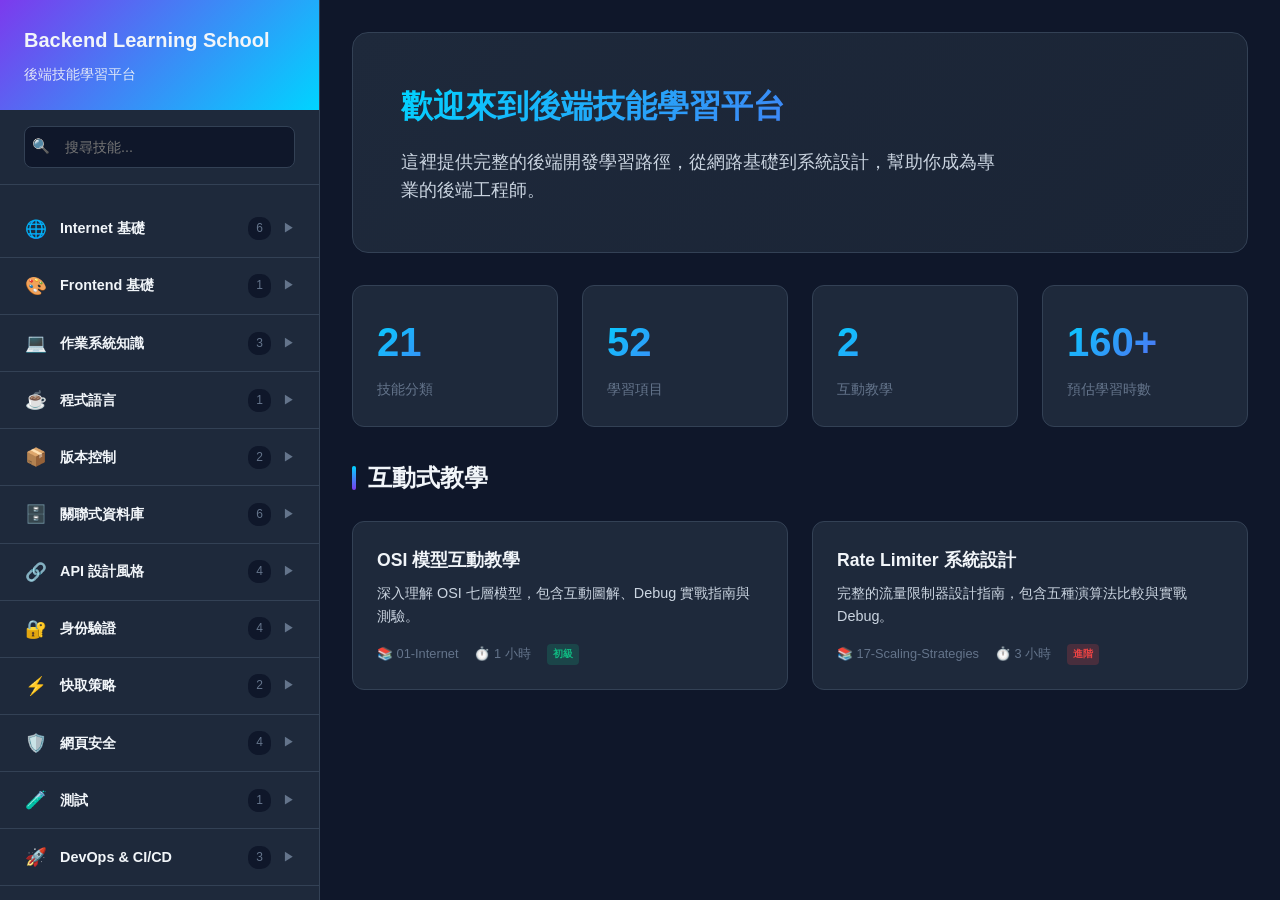
==== index.html @ b4e4b9e4 "♻️ refactor(structure): separate CSS and JS into src directory 🤖 Generated with [Claude Code](https:" ====
<!DOCTYPE html>
<html lang="zh-TW">
<head>
    <meta charset="UTF-8">
    <meta name="viewport" content="width=device-width, initial-scale=1.0">
    <title>Backend Learning School | 後端技能學習平台</title>
    <link rel="stylesheet" href="src/css/main.css">
</head>
<body>
    <button class="menu-toggle" onclick="toggleSidebar()">☰</button>
    <div class="overlay" onclick="toggleSidebar()"></div>

    <div class="layout">
        <!-- Sidebar -->
        <aside class="sidebar" id="sidebar">
            <div class="sidebar-header">
                <h1>Backend Learning School</h1>
                <p>後端技能學習平台</p>
            </div>

            <div class="search-container">
                <input type="text" class="search-input" id="searchInput" placeholder="搜尋技能..." oninput="handleSearch(this.value)">
            </div>

            <nav class="nav-tree" id="navTree">
                <!-- Generated by JavaScript -->
            </nav>
        </aside>

        <!-- Main Content -->
        <main class="main-content">
            <section class="welcome-section">
                <h2>歡迎來到後端技能學習平台</h2>
                <p>這裡提供完整的後端開發學習路徑，從網路基礎到系統設計，幫助你成為專業的後端工程師。</p>
            </section>

            <div class="stats-grid">
                <div class="stat-card">
                    <div class="stat-number">21</div>
                    <div class="stat-label">技能分類</div>
                </div>
                <div class="stat-card">
                    <div class="stat-number">52</div>
                    <div class="stat-label">學習項目</div>
                </div>
                <div class="stat-card">
                    <div class="stat-number">2</div>
                    <div class="stat-label">互動教學</div>
                </div>
                <div class="stat-card">
                    <div class="stat-number">160+</div>
                    <div class="stat-label">預估學習時數</div>
                </div>
            </div>

            <h2 class="section-title">互動式教學</h2>
            <div class="tutorial-grid">
                <a href="tutorials/01-internet/osi-model-tutorial.html" class="tutorial-card">
                    <h3>OSI 模型互動教學</h3>
                    <p>深入理解 OSI 七層模型，包含互動圖解、Debug 實戰指南與測驗。</p>
                    <div class="tutorial-meta">
                        <span>📚 01-Internet</span>
                        <span>⏱️ 1 小時</span>
                        <span class="skill-badge badge-beginner">初級</span>
                    </div>
                </a>
                <a href="tutorials/17-scaling-strategies/rate-limiter-tutorial.html" class="tutorial-card">
                    <h3>Rate Limiter 系統設計</h3>
                    <p>完整的流量限制器設計指南，包含五種演算法比較與實戰 Debug。</p>
                    <div class="tutorial-meta">
                        <span>📚 17-Scaling-Strategies</span>
                        <span>⏱️ 3 小時</span>
                        <span class="skill-badge badge-advanced">進階</span>
                    </div>
                </a>
            </div>
        </main>
    </div>

    <script src="src/js/main.js"></script>
</body>
</html>
---- src/css/main.css ----
/* ==================== Reset & Variables ==================== */
* {
    margin: 0;
    padding: 0;
    box-sizing: border-box;
}

:root {
    --primary-color: #00d4ff;
    --secondary-color: #7c3aed;
    --bg-dark: #0f172a;
    --bg-card: #1e293b;
    --bg-hover: #334155;
    --text-primary: #f1f5f9;
    --text-secondary: #cbd5e1;
    --text-muted: #64748b;
    --border-color: #334155;
    --success-color: #10b981;
    --warning-color: #f59e0b;
    --error-color: #ef4444;
    --sidebar-width: 320px;
}

body {
    font-family: -apple-system, BlinkMacSystemFont, 'Segoe UI', 'Microsoft JhengHei', sans-serif;
    background: var(--bg-dark);
    color: var(--text-primary);
    line-height: 1.6;
    min-height: 100vh;
}

/* ==================== Layout ==================== */
.layout {
    display: flex;
    min-height: 100vh;
}

/* ==================== Sidebar ==================== */
.sidebar {
    width: var(--sidebar-width);
    background: var(--bg-card);
    border-right: 1px solid var(--border-color);
    position: fixed;
    top: 0;
    left: 0;
    height: 100vh;
    overflow-y: auto;
    z-index: 100;
    transition: transform 0.3s ease;
}

.sidebar-header {
    padding: 1.5rem;
    background: linear-gradient(135deg, var(--secondary-color) 0%, var(--primary-color) 100%);
    position: sticky;
    top: 0;
    z-index: 10;
}

.sidebar-header h1 {
    font-size: 1.25rem;
    font-weight: 700;
    margin-bottom: 0.5rem;
}

.sidebar-header p {
    font-size: 0.85rem;
    opacity: 0.9;
}

/* ==================== Search ==================== */
.search-container {
    padding: 1rem 1.5rem;
    background: var(--bg-card);
    position: sticky;
    top: 0;
    z-index: 5;
    border-bottom: 1px solid var(--border-color);
}

.search-input {
    width: 100%;
    padding: 0.75rem 1rem;
    padding-left: 2.5rem;
    background: var(--bg-dark);
    border: 1px solid var(--border-color);
    border-radius: 8px;
    color: var(--text-primary);
    font-size: 0.9rem;
    outline: none;
    transition: all 0.2s;
}

.search-input:focus {
    border-color: var(--primary-color);
    box-shadow: 0 0 0 3px rgba(0, 212, 255, 0.1);
}

.search-container::before {
    content: "🔍";
    position: absolute;
    left: 2rem;
    top: 50%;
    transform: translateY(-50%);
    font-size: 0.9rem;
}

/* ==================== Tree Navigation ==================== */
.nav-tree {
    padding: 1rem 0;
}

.nav-category {
    border-bottom: 1px solid var(--border-color);
}

.category-header {
    display: flex;
    align-items: center;
    padding: 0.875rem 1.5rem;
    cursor: pointer;
    transition: background 0.2s;
    gap: 0.75rem;
}

.category-header:hover {
    background: var(--bg-hover);
}

.category-icon {
    font-size: 1.1rem;
    width: 24px;
    text-align: center;
}

.category-title {
    flex: 1;
    font-weight: 600;
    font-size: 0.9rem;
}

.category-count {
    font-size: 0.75rem;
    color: var(--text-muted);
    background: var(--bg-dark);
    padding: 0.125rem 0.5rem;
    border-radius: 10px;
}

.category-arrow {
    font-size: 0.75rem;
    color: var(--text-muted);
    transition: transform 0.2s;
}

.nav-category.open .category-arrow {
    transform: rotate(90deg);
}

.category-items {
    display: none;
    padding: 0.5rem 0;
    background: rgba(0, 0, 0, 0.2);
}

.nav-category.open .category-items {
    display: block;
}

.skill-item {
    display: flex;
    align-items: center;
    padding: 0.625rem 1.5rem 0.625rem 3.5rem;
    gap: 0.75rem;
    transition: background 0.2s;
    text-decoration: none;
    color: var(--text-secondary);
}

.skill-item:hover {
    background: var(--bg-hover);
}

.skill-item.available {
    color: var(--text-primary);
    cursor: pointer;
}

.skill-item.available:hover {
    color: var(--primary-color);
}

.skill-item.coming-soon {
    opacity: 0.5;
    cursor: default;
}

.skill-name {
    flex: 1;
    font-size: 0.85rem;
}

.skill-badge {
    font-size: 0.65rem;
    padding: 0.125rem 0.375rem;
    border-radius: 4px;
    font-weight: 600;
    text-transform: uppercase;
}

.badge-beginner {
    background: rgba(16, 185, 129, 0.2);
    color: var(--success-color);
}

.badge-intermediate {
    background: rgba(245, 158, 11, 0.2);
    color: var(--warning-color);
}

.badge-advanced {
    background: rgba(239, 68, 68, 0.2);
    color: var(--error-color);
}

.skill-time {
    font-size: 0.75rem;
    color: var(--text-muted);
}

/* ==================== Main Content ==================== */
.main-content {
    flex: 1;
    margin-left: var(--sidebar-width);
    padding: 2rem;
}

.welcome-section {
    background: linear-gradient(135deg, var(--bg-card) 0%, #1a2435 100%);
    border-radius: 16px;
    padding: 3rem;
    margin-bottom: 2rem;
    border: 1px solid var(--border-color);
}

.welcome-section h2 {
    font-size: 2rem;
    margin-bottom: 1rem;
    background: linear-gradient(135deg, var(--primary-color), var(--secondary-color));
    -webkit-background-clip: text;
    -webkit-text-fill-color: transparent;
    background-clip: text;
}

.welcome-section p {
    color: var(--text-secondary);
    font-size: 1.1rem;
    max-width: 600px;
}

/* ==================== Stats ==================== */
.stats-grid {
    display: grid;
    grid-template-columns: repeat(auto-fit, minmax(200px, 1fr));
    gap: 1.5rem;
    margin-bottom: 2rem;
}

.stat-card {
    background: var(--bg-card);
    border-radius: 12px;
    padding: 1.5rem;
    border: 1px solid var(--border-color);
    transition: all 0.3s;
}

.stat-card:hover {
    border-color: var(--primary-color);
    transform: translateY(-4px);
}

.stat-number {
    font-size: 2.5rem;
    font-weight: 700;
    background: linear-gradient(135deg, var(--primary-color), var(--secondary-color));
    -webkit-background-clip: text;
    -webkit-text-fill-color: transparent;
    background-clip: text;
}

.stat-label {
    color: var(--text-muted);
    font-size: 0.9rem;
    margin-top: 0.25rem;
}

/* ==================== Recent Tutorials ==================== */
.section-title {
    font-size: 1.5rem;
    margin-bottom: 1.5rem;
    display: flex;
    align-items: center;
    gap: 0.75rem;
}

.section-title::before {
    content: '';
    width: 4px;
    height: 1.5rem;
    background: linear-gradient(to bottom, var(--primary-color), var(--secondary-color));
    border-radius: 2px;
}

.tutorial-grid {
    display: grid;
    grid-template-columns: repeat(auto-fit, minmax(300px, 1fr));
    gap: 1.5rem;
}

.tutorial-card {
    background: var(--bg-card);
    border-radius: 12px;
    padding: 1.5rem;
    border: 1px solid var(--border-color);
    transition: all 0.3s;
    text-decoration: none;
    color: inherit;
    display: block;
}

.tutorial-card:hover {
    border-color: var(--primary-color);
    transform: translateY(-4px);
    box-shadow: 0 8px 24px rgba(0, 212, 255, 0.15);
}

.tutorial-card h3 {
    font-size: 1.1rem;
    margin-bottom: 0.5rem;
    color: var(--text-primary);
}

.tutorial-card p {
    color: var(--text-secondary);
    font-size: 0.9rem;
    margin-bottom: 1rem;
}

.tutorial-meta {
    display: flex;
    gap: 1rem;
    font-size: 0.8rem;
    color: var(--text-muted);
}

.tutorial-meta span {
    display: flex;
    align-items: center;
    gap: 0.25rem;
}

/* ==================== Mobile Menu Toggle ==================== */
.menu-toggle {
    display: none;
    position: fixed;
    top: 1rem;
    left: 1rem;
    z-index: 200;
    background: var(--primary-color);
    border: none;
    border-radius: 8px;
    padding: 0.75rem;
    cursor: pointer;
    color: var(--bg-dark);
    font-size: 1.25rem;
}

.overlay {
    display: none;
    position: fixed;
    top: 0;
    left: 0;
    width: 100%;
    height: 100%;
    background: rgba(0, 0, 0, 0.5);
    z-index: 50;
}

/* ==================== Responsive ==================== */
@media (max-width: 768px) {
    .sidebar {
        transform: translateX(-100%);
    }

    .sidebar.open {
        transform: translateX(0);
    }

    .main-content {
        margin-left: 0;
    }

    .menu-toggle {
        display: block;
    }

    .overlay.show {
        display: block;
    }

    .welcome-section {
        padding: 2rem;
    }

    .welcome-section h2 {
        font-size: 1.5rem;
    }
}

/* ==================== Scrollbar ==================== */
::-webkit-scrollbar {
    width: 8px;
}

::-webkit-scrollbar-track {
    background: var(--bg-dark);
}

::-webkit-scrollbar-thumb {
    background: var(--border-color);
    border-radius: 4px;
}

::-webkit-scrollbar-thumb:hover {
    background: var(--primary-color);
}

/* ==================== Utility ==================== */
.highlight {
    background: rgba(0, 212, 255, 0.3);
    border-radius: 2px;
}

.hidden {
    display: none !important;
}
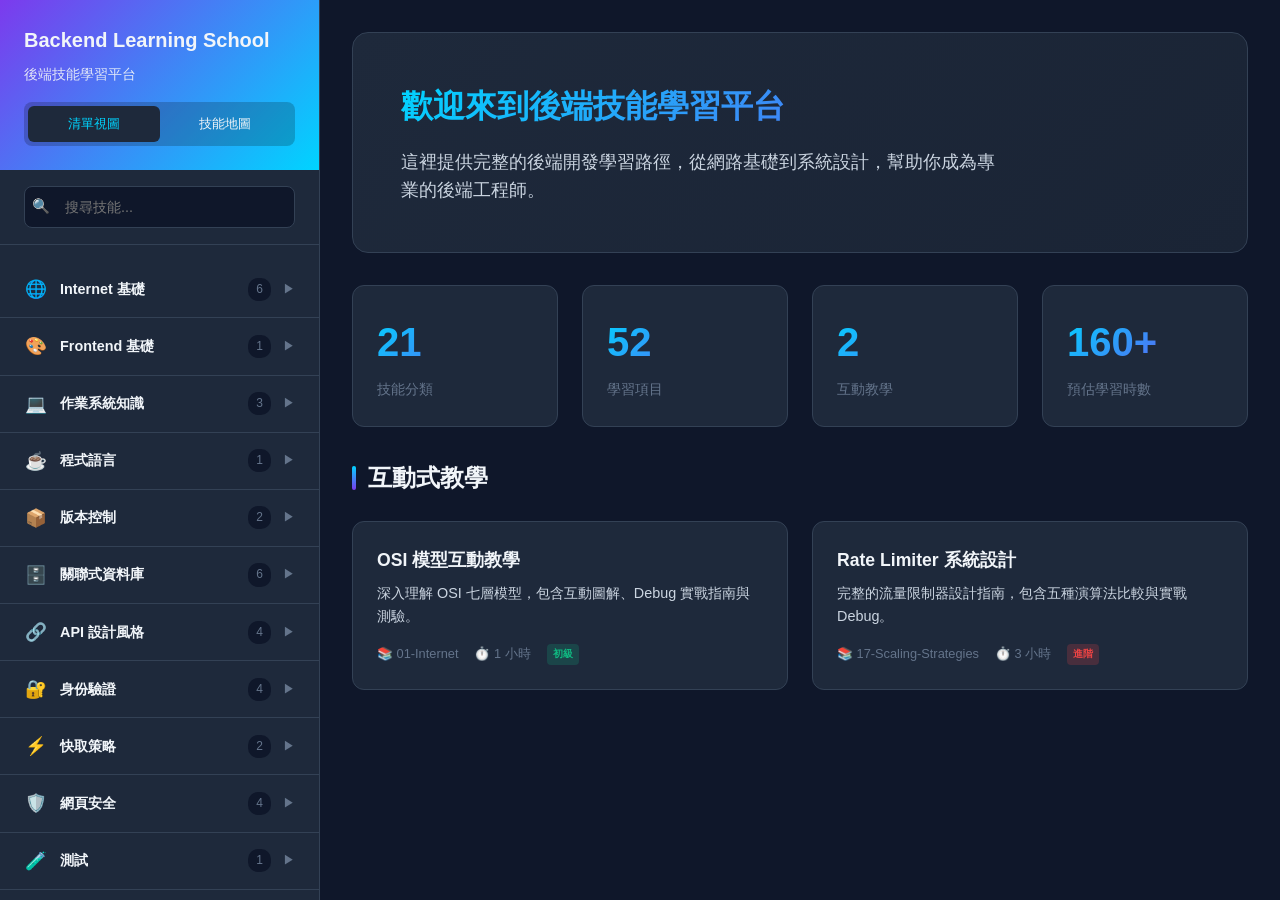
==== commit 3c423925: "✨ feat(roadmap): add visual skill roadmap page - Add roadmap.html with CSS Grid layout and SVG conne" ====
--- a/index.html
+++ b/index.html
@@ -16,6 +16,10 @@
             <div class="sidebar-header">
                 <h1>Backend Learning School</h1>
                 <p>後端技能學習平台</p>
+                <div class="view-toggle">
+                    <a href="index.html" class="toggle-btn active">清單視圖</a>
+                    <a href="roadmap.html" class="toggle-btn">技能地圖</a>
+                </div>
             </div>
 
             <div class="search-container">
@@ -77,6 +81,7 @@
         </main>
     </div>
 
+    <script src="src/js/skill-parser.js"></script>
     <script src="src/js/main.js"></script>
 </body>
 </html>
--- a/src/css/main.css
+++ b/src/css/main.css
@@ -68,6 +68,36 @@
     opacity: 0.9;
 }
 
+/* ==================== View Toggle ==================== */
+.view-toggle {
+    display: flex;
+    background: rgba(0, 0, 0, 0.2);
+    border-radius: 8px;
+    padding: 4px;
+    margin-top: 1rem;
+}
+
+.toggle-btn {
+    flex: 1;
+    padding: 0.5rem 0.75rem;
+    border-radius: 6px;
+    text-decoration: none;
+    color: var(--text-primary);
+    font-size: 0.8rem;
+    font-weight: 500;
+    text-align: center;
+    transition: all 0.2s;
+}
+
+.toggle-btn:hover {
+    background: rgba(255, 255, 255, 0.1);
+}
+
+.toggle-btn.active {
+    background: var(--bg-card);
+    color: var(--primary-color);
+}
+
 /* ==================== Search ==================== */
 .search-container {
     padding: 1rem 1.5rem;
@@ -221,11 +251,6 @@
 .badge-advanced {
     background: rgba(239, 68, 68, 0.2);
     color: var(--error-color);
-}
-
-.skill-time {
-    font-size: 0.75rem;
-    color: var(--text-muted);
 }
 
 /* ==================== Main Content ==================== */
@@ -442,5 +467,12 @@
 }
 
 .hidden {
-    display: none !important;
-}
+    display: none;
+}
+
+.load-error {
+    padding: 2rem 1.5rem;
+    text-align: center;
+    color: var(--error-color);
+    font-size: 0.9rem;
+}
